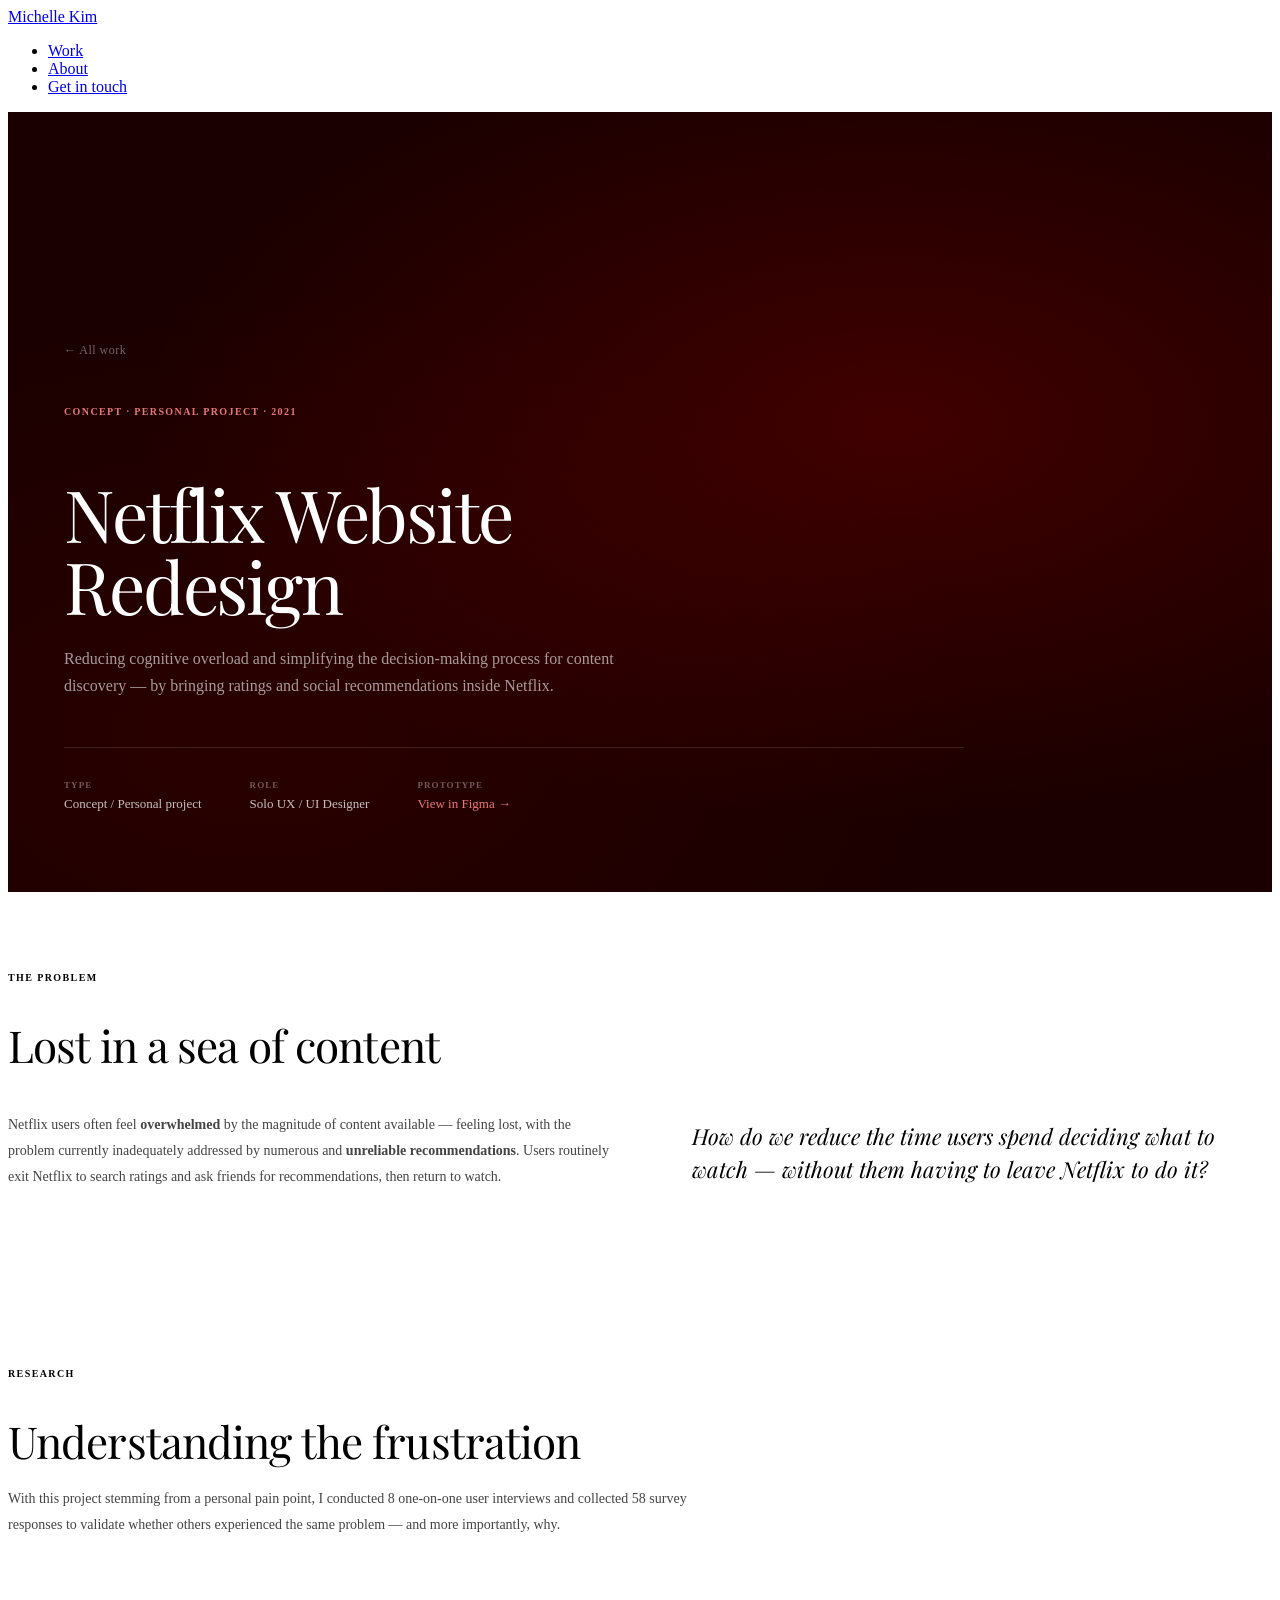
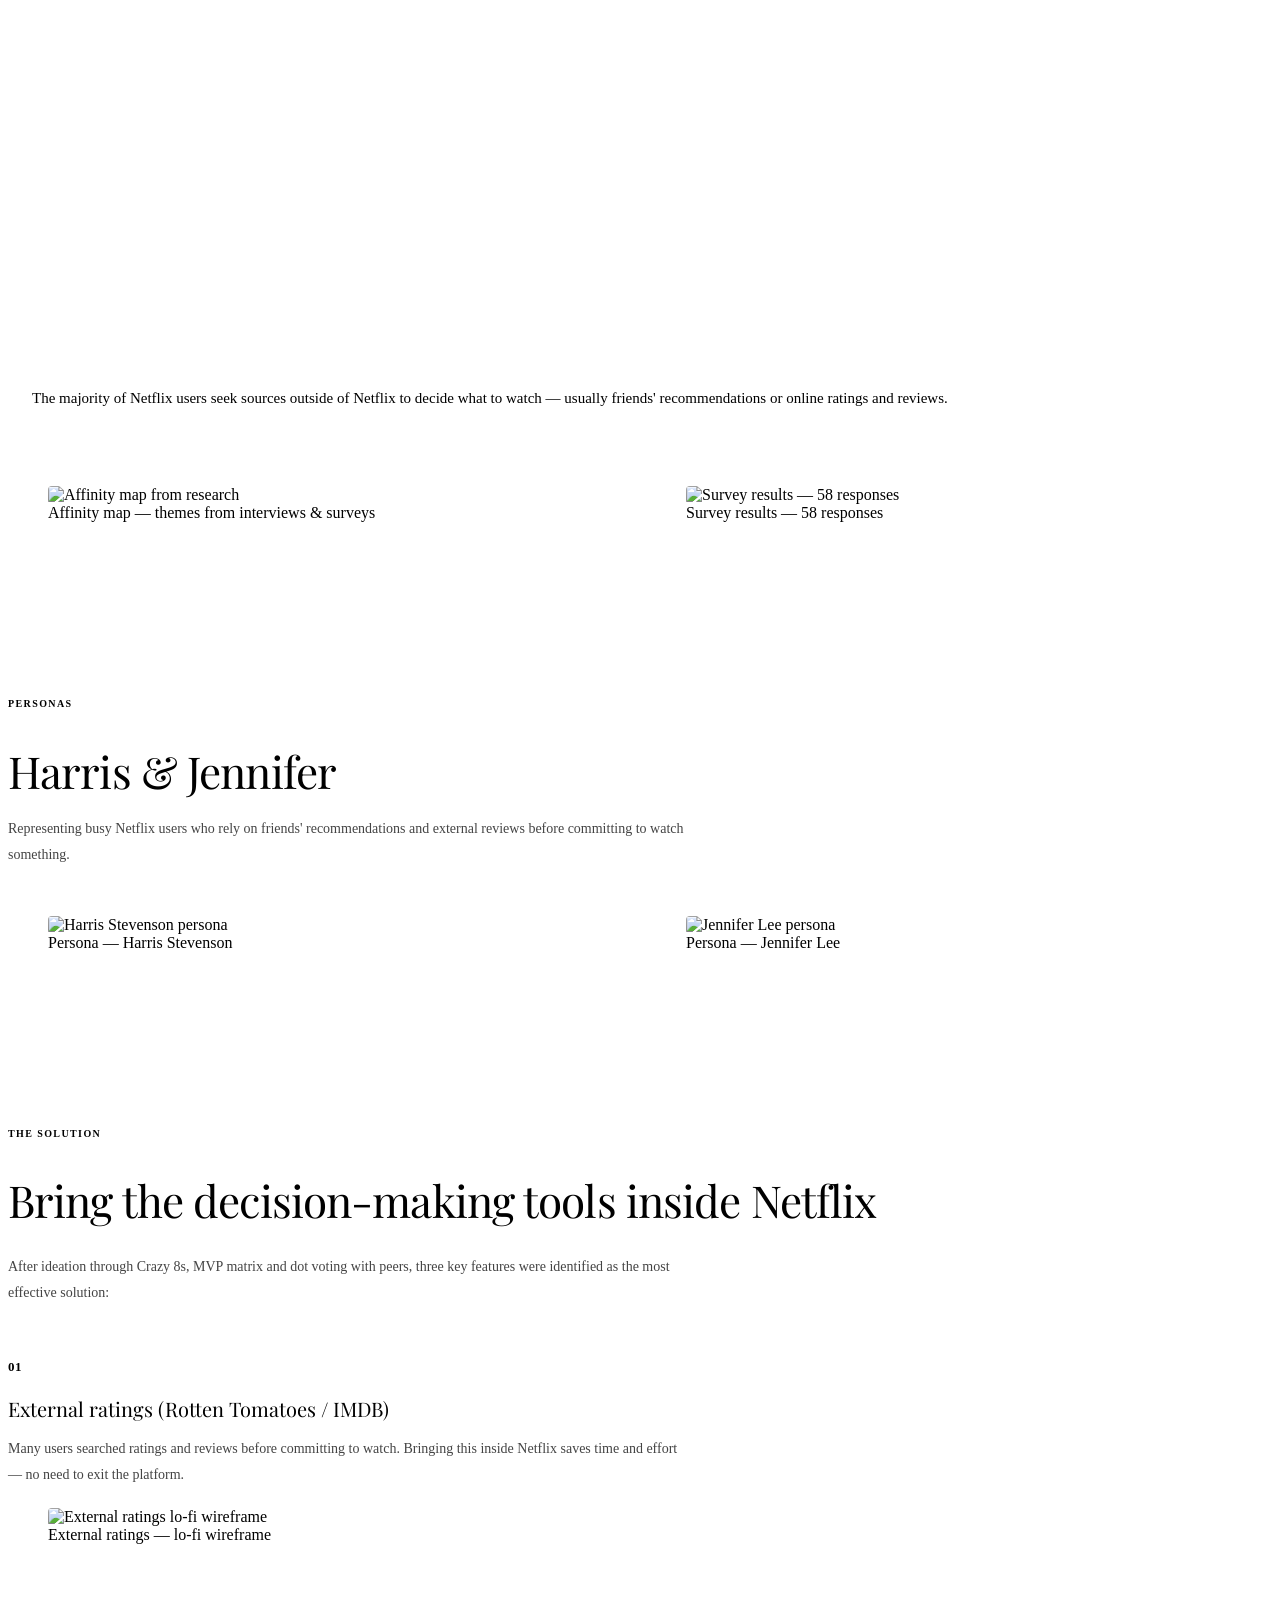
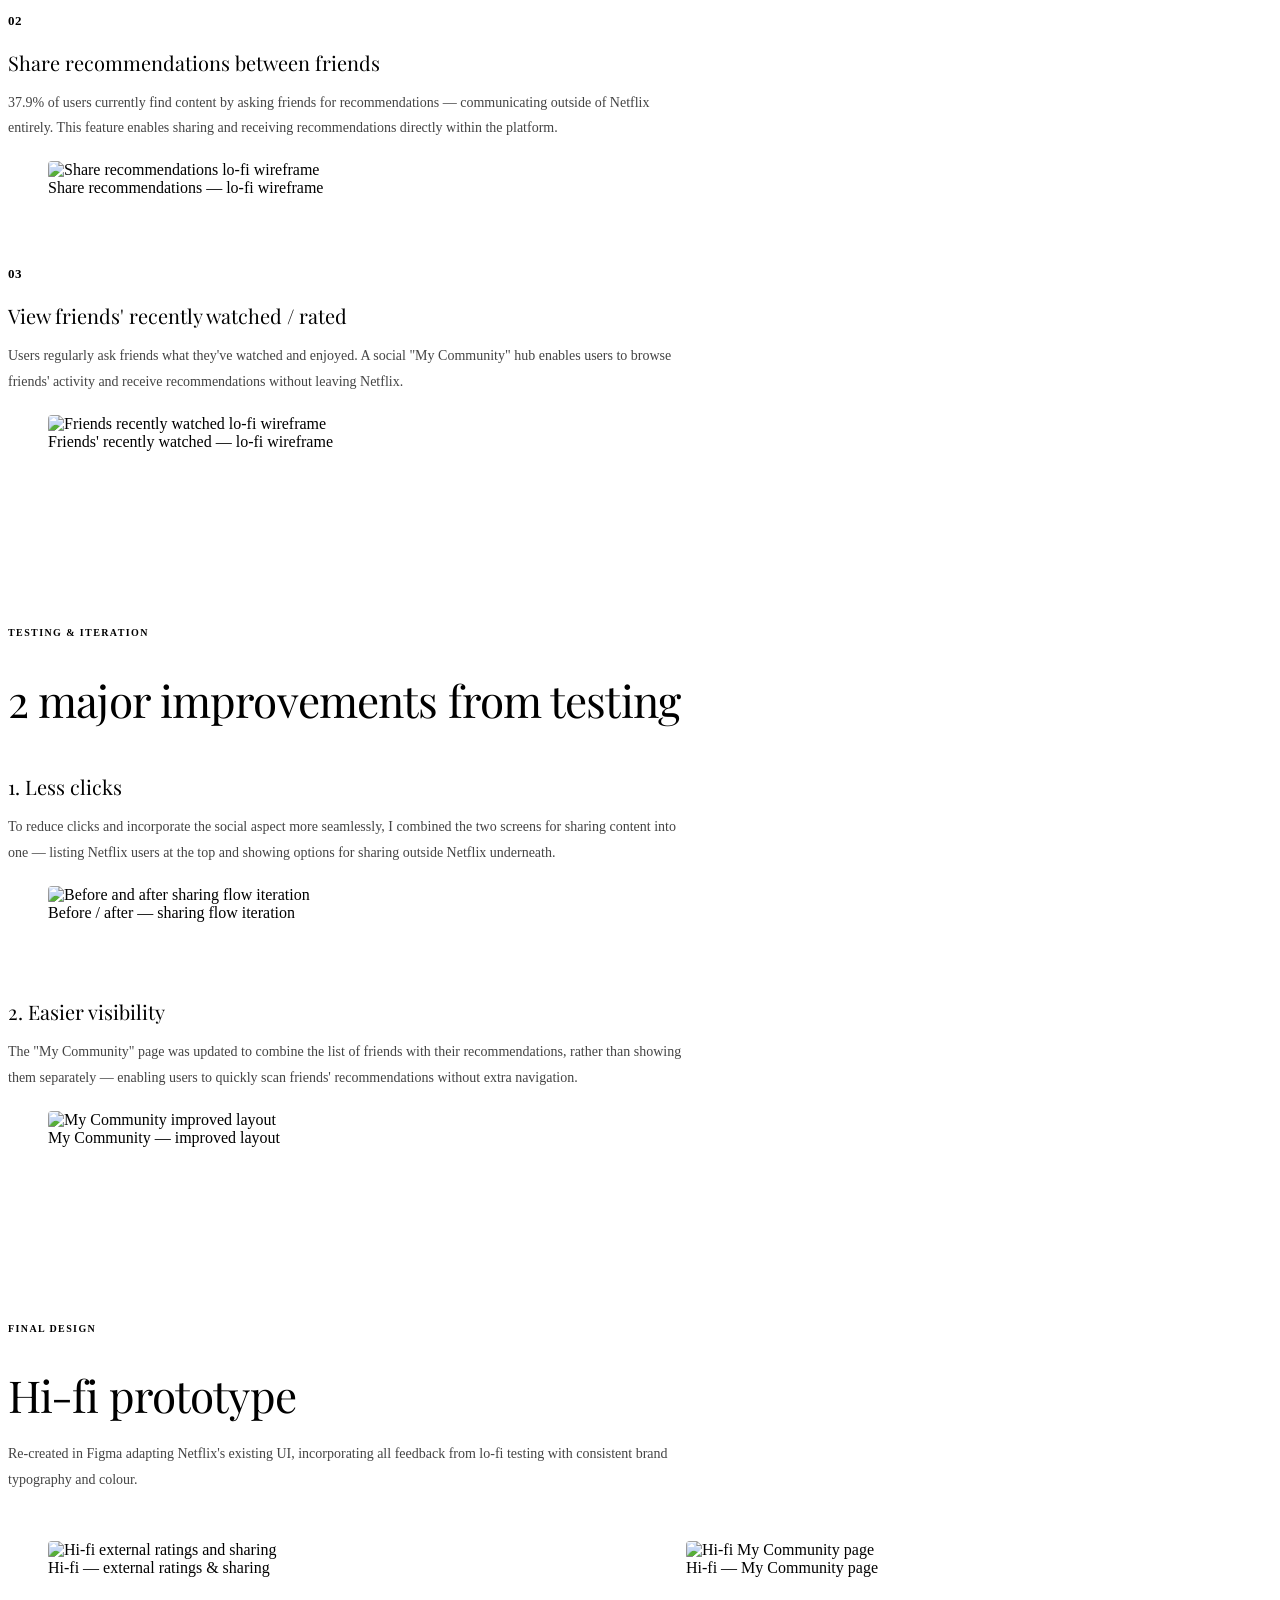
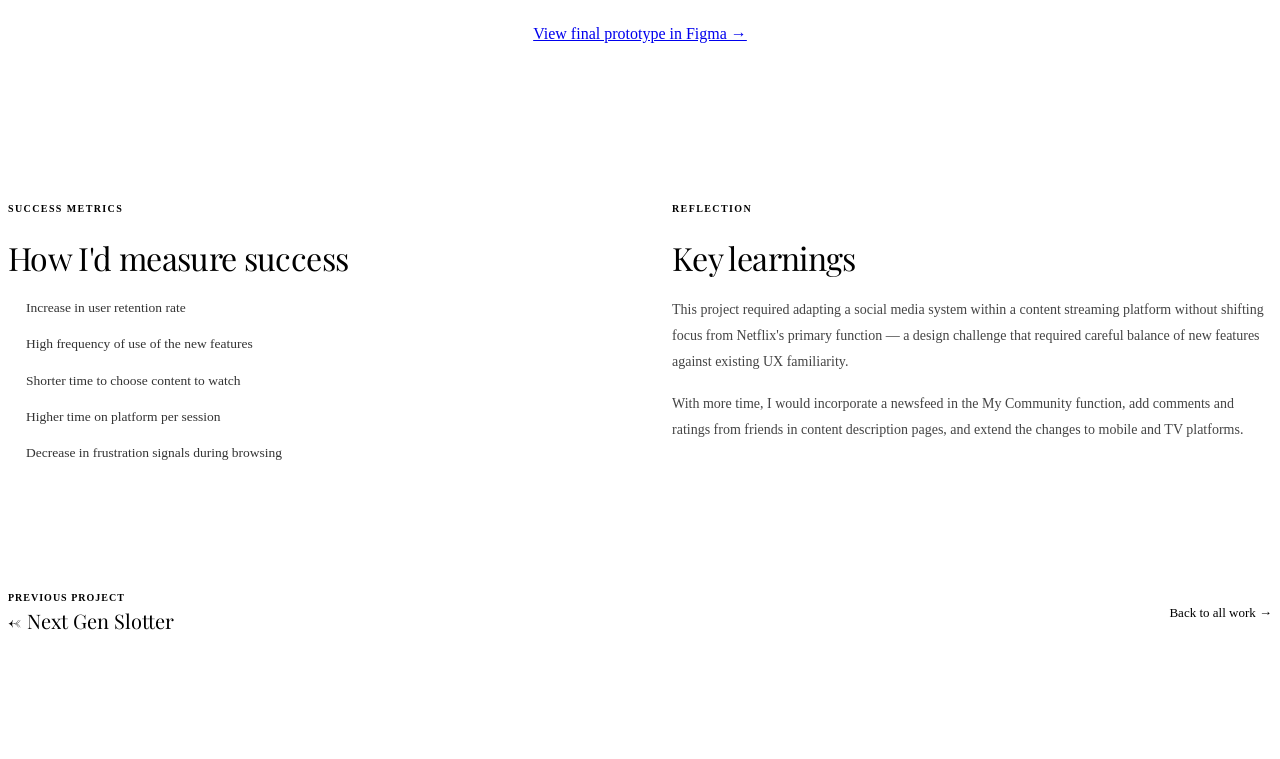
==== netflix.html @ acc323ec "Add files via upload" ====
<!DOCTYPE html>
<html lang="en-AU">
<head>
<meta charset="UTF-8">
<meta name="viewport" content="width=device-width, initial-scale=1.0">
<title>Netflix Website Redesign — Michelle Kim</title>
<meta name="description" content="Reducing cognitive overload and simplifying the decision-making process for content discovery on Netflix.">
<link href="https://fonts.googleapis.com/css2?family=Playfair+Display:ital,wght@0,400;0,500;1,400&family=Outfit:wght@300;400;500;600&display=swap" rel="stylesheet">
<link rel="stylesheet" href="css/style.css">
<style>

.case-hero {
  padding-top: 60px;
  min-height: 80vh;
  background: #1a0000;
  position: relative;
  display: flex;
  flex-direction: column;
  justify-content: flex-end;
  overflow: hidden;
}

.case-hero-bg {
  position: absolute;
  inset: 0;
  background: radial-gradient(ellipse at 70% 40%, rgba(180,0,0,0.25) 0%, transparent 60%),
              radial-gradient(ellipse at 20% 80%, rgba(180,0,0,0.1) 0%, transparent 50%);
}

.case-hero-content {
  position: relative;
  z-index: 2;
  padding: 80px 56px;
  max-width: 900px;
}

.case-hero-back {
  display: inline-flex;
  align-items: center;
  gap: 8px;
  font-size: 12px;
  font-weight: 500;
  color: rgba(255,255,255,0.4);
  text-decoration: none;
  letter-spacing: 0.04em;
  margin-bottom: 48px;
  transition: color 0.2s;
}
.case-hero-back:hover { color: rgba(255,255,255,0.8); }

.case-hero-eyebrow {
  font-size: 10px;
  font-weight: 600;
  letter-spacing: 0.14em;
  text-transform: uppercase;
  color: #e87777;
  margin-bottom: 20px;
}

.case-hero-title {
  font-family: 'Playfair Display', serif;
  font-size: clamp(40px, 6vw, 72px);
  font-weight: 400;
  color: #fff;
  line-height: 1.0;
  letter-spacing: -0.03em;
  margin-bottom: 24px;
}

.case-hero-tagline {
  font-size: 16px;
  font-weight: 300;
  color: rgba(255,255,255,0.6);
  line-height: 1.7;
  max-width: 580px;
  margin-bottom: 48px;
}

.case-hero-meta {
  display: flex;
  gap: 48px;
  flex-wrap: wrap;
  padding-top: 32px;
  border-top: 1px solid rgba(255,255,255,0.12);
}

.case-meta-label {
  font-size: 9px;
  font-weight: 600;
  letter-spacing: 0.12em;
  text-transform: uppercase;
  color: rgba(255,255,255,0.35);
  display: block;
  margin-bottom: 4px;
}
.case-meta-value { font-size: 13px; color: rgba(255,255,255,0.75); }
.case-meta-value a { color: #e87777; text-decoration: none; }

/* ── Shared styles ── */
.case-section { padding: 80px 0; border-bottom: 1px solid var(--rule); }
.case-section:last-of-type { border-bottom: none; }
.case-section-alt { background: var(--card); }

.eyebrow {
  font-size: 10px;
  font-weight: 600;
  letter-spacing: 0.14em;
  text-transform: uppercase;
  color: var(--green);
}

.case-heading {
  font-family: 'Playfair Display', serif;
  font-size: clamp(28px, 3.5vw, 44px);
  font-weight: 400;
  letter-spacing: -0.02em;
  color: var(--black);
  line-height: 1.15;
}

.case-body {
  font-size: 14px;
  font-weight: 300;
  color: #444;
  line-height: 1.85;
}
.case-body strong { font-weight: 600; color: var(--black); }
.case-body + .case-body { margin-top: 16px; }

.grid-2 { display: grid; grid-template-columns: 1fr 1fr; gap: 48px; }
.grid-img-2 { display: grid; grid-template-columns: 1fr 1fr; gap: 12px; }
.grid-img-3 { display: grid; grid-template-columns: repeat(3,1fr); gap: 12px; }

.img-placeholder {
  background: var(--card);
  border: 1px solid var(--rule);
  border-radius: 4px;
  display: flex;
  flex-direction: column;
  align-items: center;
  justify-content: center;
  gap: 8px;
  padding: 28px;
  text-align: center;
}
.img-placeholder.tall   { min-height: 260px; }
.img-placeholder.medium { min-height: 180px; }
.img-placeholder-label  { font-size: 10px; font-weight: 600; letter-spacing: 0.07em; text-transform: uppercase; color: #bbb; }
.img-placeholder-desc   { font-size: 11px; color: #ccc; }

.img-real { width: 100%; border-radius: 4px; border: 1px solid var(--rule); display: block; }

.insight-card {
  background: var(--green-light);
  border-left: 3px solid var(--green);
  padding: 20px 24px;
  border-radius: 0 3px 3px 0;
  font-size: 15px;
  font-weight: 500;
  color: var(--black);
  line-height: 1.6;
}

.user-quote {
  background: var(--black);
  border-radius: 4px;
  padding: 28px 32px;
  margin-bottom: 12px;
}
.user-quote-text {
  font-family: 'Playfair Display', serif;
  font-size: 20px;
  font-style: italic;
  font-weight: 400;
  color: #fff;
  line-height: 1.5;
  margin-bottom: 0;
}

.outcomes-list { display: flex; flex-direction: column; gap: 14px; }
.outcome-item {
  font-size: 13.5px;
  color: #333;
  line-height: 1.65;
  padding-left: 18px;
  position: relative;
}
.outcome-item::before {
  content: '';
  position: absolute;
  left: 0; top: 8px;
  width: 5px; height: 5px;
  border-radius: 50%;
  background: var(--green);
}
.outcome-item strong { font-weight: 600; color: var(--black); }

/* ── Case footer ── */
.case-footer-nav {
  background: var(--card);
  padding: 48px 0;
  border-top: 1px solid var(--rule);
}
.case-footer-inner {
  display: flex;
  align-items: center;
  justify-content: space-between;
}
.case-footer-back {
  display: inline-flex;
  align-items: center;
  gap: 8px;
  font-size: 13px;
  font-weight: 500;
  color: var(--mid);
  text-decoration: none;
  transition: color 0.2s;
}
.case-footer-back:hover { color: var(--black); }
.case-footer-prev { text-align: left; }
.case-footer-prev-label {
  font-size: 10px;
  font-weight: 600;
  letter-spacing: 0.1em;
  text-transform: uppercase;
  color: var(--mid);
  display: block;
  margin-bottom: 4px;
}
.case-footer-prev-title {
  font-family: 'Playfair Display', serif;
  font-size: 20px;
  font-weight: 400;
  color: var(--black);
  text-decoration: none;
  display: inline-flex;
  align-items: center;
  gap: 8px;
  transition: color 0.2s;
}
.case-footer-prev-title:hover { color: var(--green); }

.fade-up {
  opacity: 0;
  transform: translateY(24px);
  transition: opacity 0.65s ease, transform 0.65s ease;
}
.fade-up.visible { opacity: 1; transform: translateY(0); }

@media (max-width: 900px) {
  .case-hero-content { padding: 60px 24px; }
  .grid-2, .grid-img-2, .grid-img-3 { grid-template-columns: 1fr; }
  .case-footer-inner { flex-direction: column; gap: 24px; }
}
</style>
</head>
<body>

<nav>
  <a href="index.html" class="nav-brand">Michelle Kim</a>
  <ul class="nav-links">
    <li><a href="index.html#work">Work</a></li>
    <li><a href="index.html#about">About</a></li>
    <li><a href="index.html#contact" class="nav-cta">Get in touch</a></li>
  </ul>
</nav>

<!-- Hero -->
<section class="case-hero" style="border-bottom:none;">
  <div class="case-hero-bg"></div>
  <div class="case-hero-content">
    <a href="index.html" class="case-hero-back">← All work</a>
    <div class="case-hero-eyebrow">Concept · Personal Project · 2021</div>
    <h1 class="case-hero-title">Netflix Website<br>Redesign</h1>
    <p class="case-hero-tagline">Reducing cognitive overload and simplifying the decision-making process for content discovery — by bringing ratings and social recommendations inside Netflix.</p>
    <div class="case-hero-meta">
      <div>
        <span class="case-meta-label">Type</span>
        <span class="case-meta-value">Concept / Personal project</span>
      </div>
      <div>
        <span class="case-meta-label">Role</span>
        <span class="case-meta-value">Solo UX / UI Designer</span>
      </div>
      <div>
        <span class="case-meta-label">Prototype</span>
        <span class="case-meta-value"><a href="https://www.figma.com/proto/3nzLYbPvzOsBdkLQpcrIy0/Netflix-project-final-product?node-id=1%3A104&page-id=0%3A1&scaling=scale-down-width" target="_blank">View in Figma →</a></span>
      </div>
    </div>
  </div>
</section>

<!-- Problem -->
<section class="case-section case-section-alt">
  <div class="container">
    <div class="eyebrow" style="margin-bottom:16px;">The problem</div>
    <h2 class="case-heading" style="margin-bottom:28px; max-width:700px;">Lost in a sea of content</h2>
    <div class="grid-2" style="gap:48px; align-items:start;">
      <p class="case-body">Netflix users often feel <strong>overwhelmed</strong> by the magnitude of content available — feeling lost, with the problem currently inadequately addressed by numerous and <strong>unreliable recommendations</strong>. Users routinely exit Netflix to search ratings and ask friends for recommendations, then return to watch.</p>
      <div style="border-left:3px solid var(--green); padding-left:28px;">
        <p style="font-family:'Playfair Display',serif; font-size:clamp(17px,2vw,22px); font-style:italic; font-weight:400; color:var(--black); line-height:1.5;">How do we reduce the time users spend deciding what to watch — without them having to leave Netflix to do it?</p>
      </div>
    </div>
  </div>
</section>

<!-- Research -->
<section class="case-section">
  <div class="container">
    <div class="eyebrow" style="margin-bottom:16px;">Research</div>
    <h2 class="case-heading" style="margin-bottom:20px;">Understanding the frustration</h2>
    <p class="case-body" style="max-width:700px; margin-bottom:40px;">With this project stemming from a personal pain point, I conducted 8 one-on-one user interviews and collected 58 survey responses to validate whether others experienced the same problem — and more importantly, why.</p>

    <div style="display:flex; flex-direction:column; gap:12px; margin-bottom:40px;">
      <div class="user-quote"><div class="user-quote-text">"Netflix recommendations are hopeless."</div></div>
      <div class="user-quote"><div class="user-quote-text">"It's too overwhelming — there are too many selections and I end up wasting time endlessly browsing and not watching anything."</div></div>
      <div class="user-quote"><div class="user-quote-text">"Most of the time, I decide what to watch through work colleagues' / friends' recommendations and then go online to look at reviews before making a decision."</div></div>
    </div>

    <div class="insight-card" style="margin-bottom:40px;">The majority of Netflix users seek sources outside of Netflix to decide what to watch — usually friends' recommendations or online ratings and reviews.</div>

    <div class="grid-img-2">
      <figure><img src="assets/images/nf-affinity-map.png" alt="Affinity map from research" class="img-real"><figcaption class="img-caption">Affinity map — themes from interviews &amp; surveys</figcaption></figure>
      <figure><img src="assets/images/nf-survey-results.png" alt="Survey results — 58 responses" class="img-real"><figcaption class="img-caption">Survey results — 58 responses</figcaption></figure>
    </div>
  </div>
</section>

<!-- Personas -->
<section class="case-section case-section-alt">
  <div class="container">
    <div class="eyebrow" style="margin-bottom:16px;">Personas</div>
    <h2 class="case-heading" style="margin-bottom:20px;">Harris &amp; Jennifer</h2>
    <p class="case-body" style="max-width:700px; margin-bottom:32px;">Representing busy Netflix users who rely on friends' recommendations and external reviews before committing to watch something.</p>
    <div class="grid-img-2">
      <figure><img src="assets/images/nf-persona-harris.png" alt="Harris Stevenson persona" class="img-real"><figcaption class="img-caption">Persona — Harris Stevenson</figcaption></figure>
      <figure><img src="assets/images/nf-persona-jennifer.png" alt="Jennifer Lee persona" class="img-real"><figcaption class="img-caption">Persona — Jennifer Lee</figcaption></figure>
    </div>
  </div>
</section>

<!-- Solution -->
<section class="case-section">
  <div class="container">
    <div class="eyebrow" style="margin-bottom:16px;">The solution</div>
    <h2 class="case-heading" style="margin-bottom:28px;">Bring the decision-making tools inside Netflix</h2>
    <p class="case-body" style="max-width:700px; margin-bottom:40px;">After ideation through Crazy 8s, MVP matrix and dot voting with peers, three key features were identified as the most effective solution:</p>

    <div style="display:flex; flex-direction:column; gap:40px;">
      <div>
        <p style="font-size:13px; font-weight:600; color:var(--green); letter-spacing:0.04em; margin-bottom:8px;">01</p>
        <h3 style="font-family:'Playfair Display',serif; font-size:20px; font-weight:400; color:var(--black); margin-bottom:12px;">External ratings (Rotten Tomatoes / IMDB)</h3>
        <p class="case-body" style="max-width:680px; margin-bottom:20px;">Many users searched ratings and reviews before committing to watch. Bringing this inside Netflix saves time and effort — no need to exit the platform.</p>
        <figure><img src="assets/images/nf-lofi-ratings.png" alt="External ratings lo-fi wireframe" class="img-real"><figcaption class="img-caption">External ratings — lo-fi wireframe</figcaption></figure>
      </div>

      <div>
        <p style="font-size:13px; font-weight:600; color:var(--green); letter-spacing:0.04em; margin-bottom:8px;">02</p>
        <h3 style="font-family:'Playfair Display',serif; font-size:20px; font-weight:400; color:var(--black); margin-bottom:12px;">Share recommendations between friends</h3>
        <p class="case-body" style="max-width:680px; margin-bottom:20px;">37.9% of users currently find content by asking friends for recommendations — communicating outside of Netflix entirely. This feature enables sharing and receiving recommendations directly within the platform.</p>
        <figure><img src="assets/images/nf-lofi-share.png" alt="Share recommendations lo-fi wireframe" class="img-real"><figcaption class="img-caption">Share recommendations — lo-fi wireframe</figcaption></figure>
      </div>

      <div>
        <p style="font-size:13px; font-weight:600; color:var(--green); letter-spacing:0.04em; margin-bottom:8px;">03</p>
        <h3 style="font-family:'Playfair Display',serif; font-size:20px; font-weight:400; color:var(--black); margin-bottom:12px;">View friends' recently watched / rated</h3>
        <p class="case-body" style="max-width:680px; margin-bottom:20px;">Users regularly ask friends what they've watched and enjoyed. A social "My Community" hub enables users to browse friends' activity and receive recommendations without leaving Netflix.</p>
        <figure><img src="assets/images/nf-lofi-recently-watched.png" alt="Friends recently watched lo-fi wireframe" class="img-real"><figcaption class="img-caption">Friends' recently watched — lo-fi wireframe</figcaption></figure>
      </div>
    </div>
  </div>
</section>

<!-- Design iteration -->
<section class="case-section case-section-alt">
  <div class="container">
    <div class="eyebrow" style="margin-bottom:16px;">Testing &amp; iteration</div>
    <h2 class="case-heading" style="margin-bottom:28px;">2 major improvements from testing</h2>

    <div style="display:flex; flex-direction:column; gap:40px;">
      <div>
        <h3 style="font-family:'Playfair Display',serif; font-size:20px; font-weight:400; color:var(--black); margin-bottom:12px;">1. Less clicks</h3>
        <p class="case-body" style="max-width:680px; margin-bottom:20px;">To reduce clicks and incorporate the social aspect more seamlessly, I combined the two screens for sharing content into one — listing Netflix users at the top and showing options for sharing outside Netflix underneath.</p>
        <figure><img src="assets/images/nf-iteration-sharing.png" alt="Before and after sharing flow iteration" class="img-real"><figcaption class="img-caption">Before / after — sharing flow iteration</figcaption></figure>
      </div>

      <div>
        <h3 style="font-family:'Playfair Display',serif; font-size:20px; font-weight:400; color:var(--black); margin-bottom:12px;">2. Easier visibility</h3>
        <p class="case-body" style="max-width:680px; margin-bottom:20px;">The "My Community" page was updated to combine the list of friends with their recommendations, rather than showing them separately — enabling users to quickly scan friends' recommendations without extra navigation.</p>
        <figure><img src="assets/images/nf-iteration-community.png" alt="My Community improved layout" class="img-real"><figcaption class="img-caption">My Community — improved layout</figcaption></figure>
      </div>
    </div>
  </div>
</section>

<!-- Final design -->
<section class="case-section">
  <div class="container">
    <div class="eyebrow" style="margin-bottom:16px;">Final design</div>
    <h2 class="case-heading" style="margin-bottom:20px;">Hi-fi prototype</h2>
    <p class="case-body" style="max-width:700px; margin-bottom:32px;">Re-created in Figma adapting Netflix's existing UI, incorporating all feedback from lo-fi testing with consistent brand typography and colour.</p>
    <div class="grid-img-2" style="margin-bottom:16px;">
      <figure><img src="assets/images/nf-hifi-ratings-sharing.png" alt="Hi-fi external ratings and sharing" class="img-real"><figcaption class="img-caption">Hi-fi — external ratings &amp; sharing</figcaption></figure>
      <figure><img src="assets/images/nf-hifi-community.png" alt="Hi-fi My Community page" class="img-real"><figcaption class="img-caption">Hi-fi — My Community page</figcaption></figure>
    </div>
    <div style="text-align:center; margin-top:32px;">
      <a href="https://www.figma.com/proto/3nzLYbPvzOsBdkLQpcrIy0/Netflix-project-final-product?node-id=1%3A104&page-id=0%3A1&scaling=scale-down-width" target="_blank" class="btn btn-dark">View final prototype in Figma →</a>
    </div>
  </div>
</section>

<!-- Metrics & Learnings -->
<section class="case-section case-section-alt">
  <div class="container">
    <div class="grid-2" style="gap:64px; align-items:start;">
      <div>
        <div class="eyebrow" style="margin-bottom:16px;">Success metrics</div>
        <h2 class="case-heading" style="margin-bottom:20px; font-size:clamp(22px,2.5vw,32px);">How I'd measure success</h2>
        <div class="outcomes-list">
          <div class="outcome-item">Increase in user retention rate</div>
          <div class="outcome-item">High frequency of use of the new features</div>
          <div class="outcome-item">Shorter time to choose content to watch</div>
          <div class="outcome-item">Higher time on platform per session</div>
          <div class="outcome-item">Decrease in frustration signals during browsing</div>
        </div>
      </div>
      <div>
        <div class="eyebrow" style="margin-bottom:16px;">Reflection</div>
        <h2 class="case-heading" style="margin-bottom:20px; font-size:clamp(22px,2.5vw,32px);">Key learnings</h2>
        <p class="case-body" style="margin-bottom:16px;">This project required adapting a social media system within a content streaming platform without shifting focus from Netflix's primary function — a design challenge that required careful balance of new features against existing UX familiarity.</p>
        <p class="case-body">With more time, I would incorporate a newsfeed in the My Community function, add comments and ratings from friends in content description pages, and extend the changes to mobile and TV platforms.</p>
      </div>
    </div>
  </div>
</section>

<!-- Case footer -->
<div class="case-footer-nav">
  <div class="container">
    <div class="case-footer-inner">
      <div class="case-footer-prev">
        <span class="case-footer-prev-label">Previous project</span>
        <a href="next-gen-slotter.html" class="case-footer-prev-title">← Next Gen Slotter</a>
      </div>
      <a href="index.html" class="case-footer-back">Back to all work →</a>
    </div>
  </div>
</div>

<footer style="background:var(--black); padding:24px 56px; display:flex; align-items:center; justify-content:space-between; border-top:1px solid rgba(255,255,255,0.08);">
  <a href="index.html" style="font-family:'Playfair Display',serif; font-size:15px; color:rgba(255,255,255,0.3); text-decoration:none;">Michelle Kim</a>
  <span style="font-size:11px; color:rgba(255,255,255,0.2); letter-spacing:0.04em;">© 2025 · Sydney, AU</span>
</footer>

<script>
  const observer = new IntersectionObserver((entries) => {
    entries.forEach(e => { if (e.isIntersecting) e.target.classList.add('visible'); });
  }, { threshold: 0.08 });
  document.querySelectorAll('.fade-up').forEach(el => observer.observe(el));
</script>
</body>
</html>
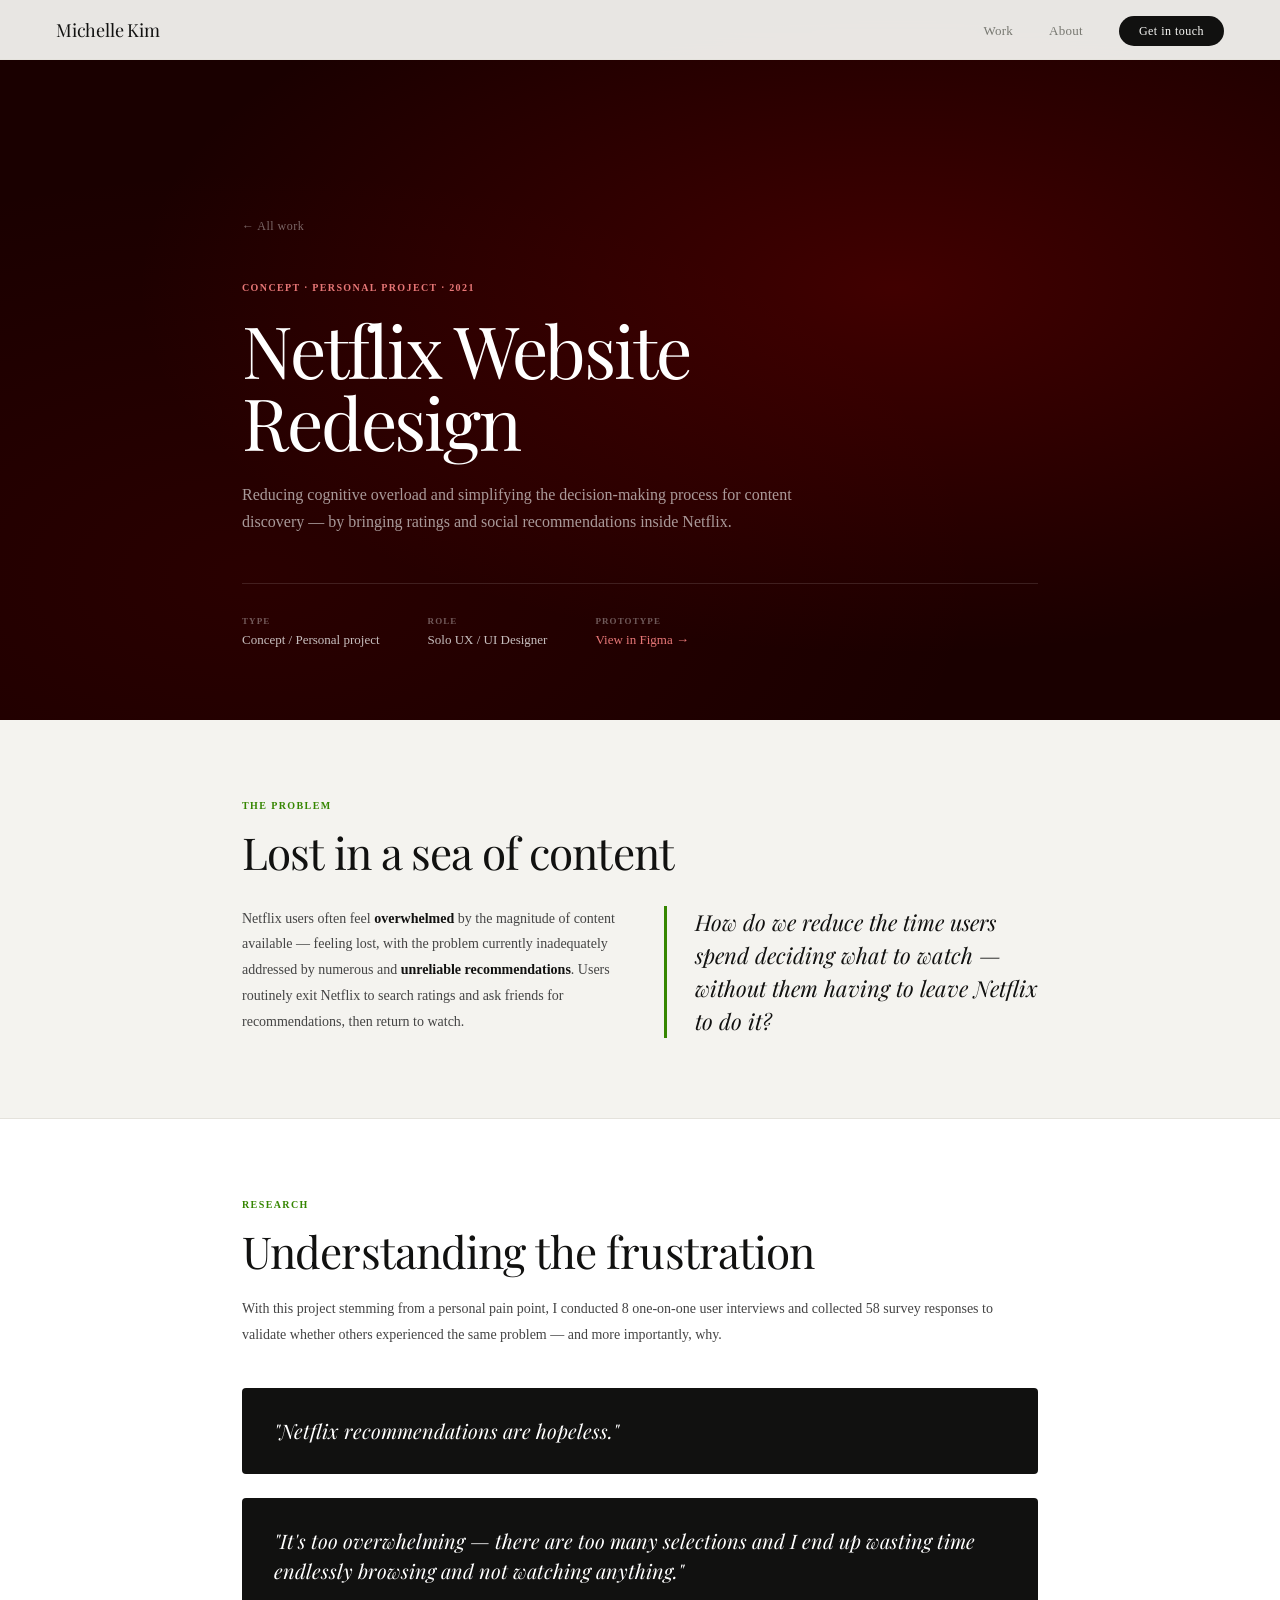
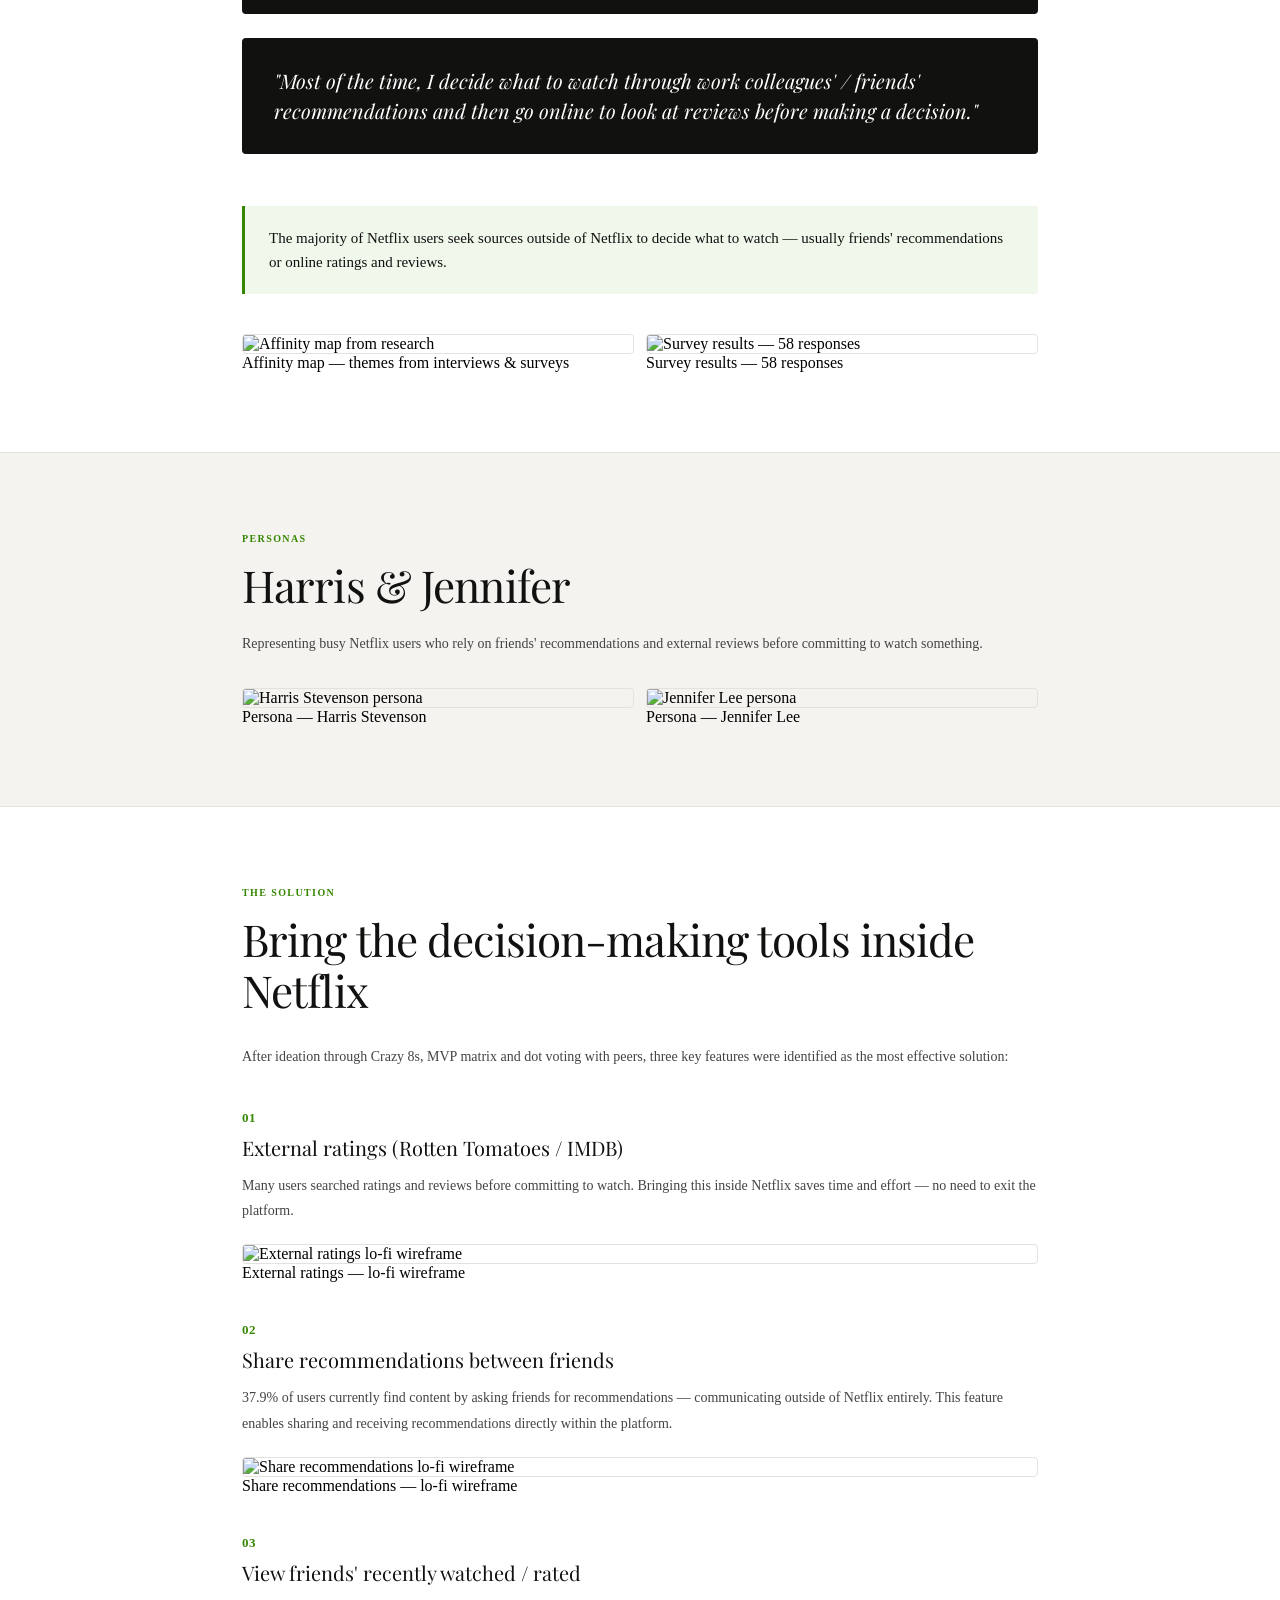
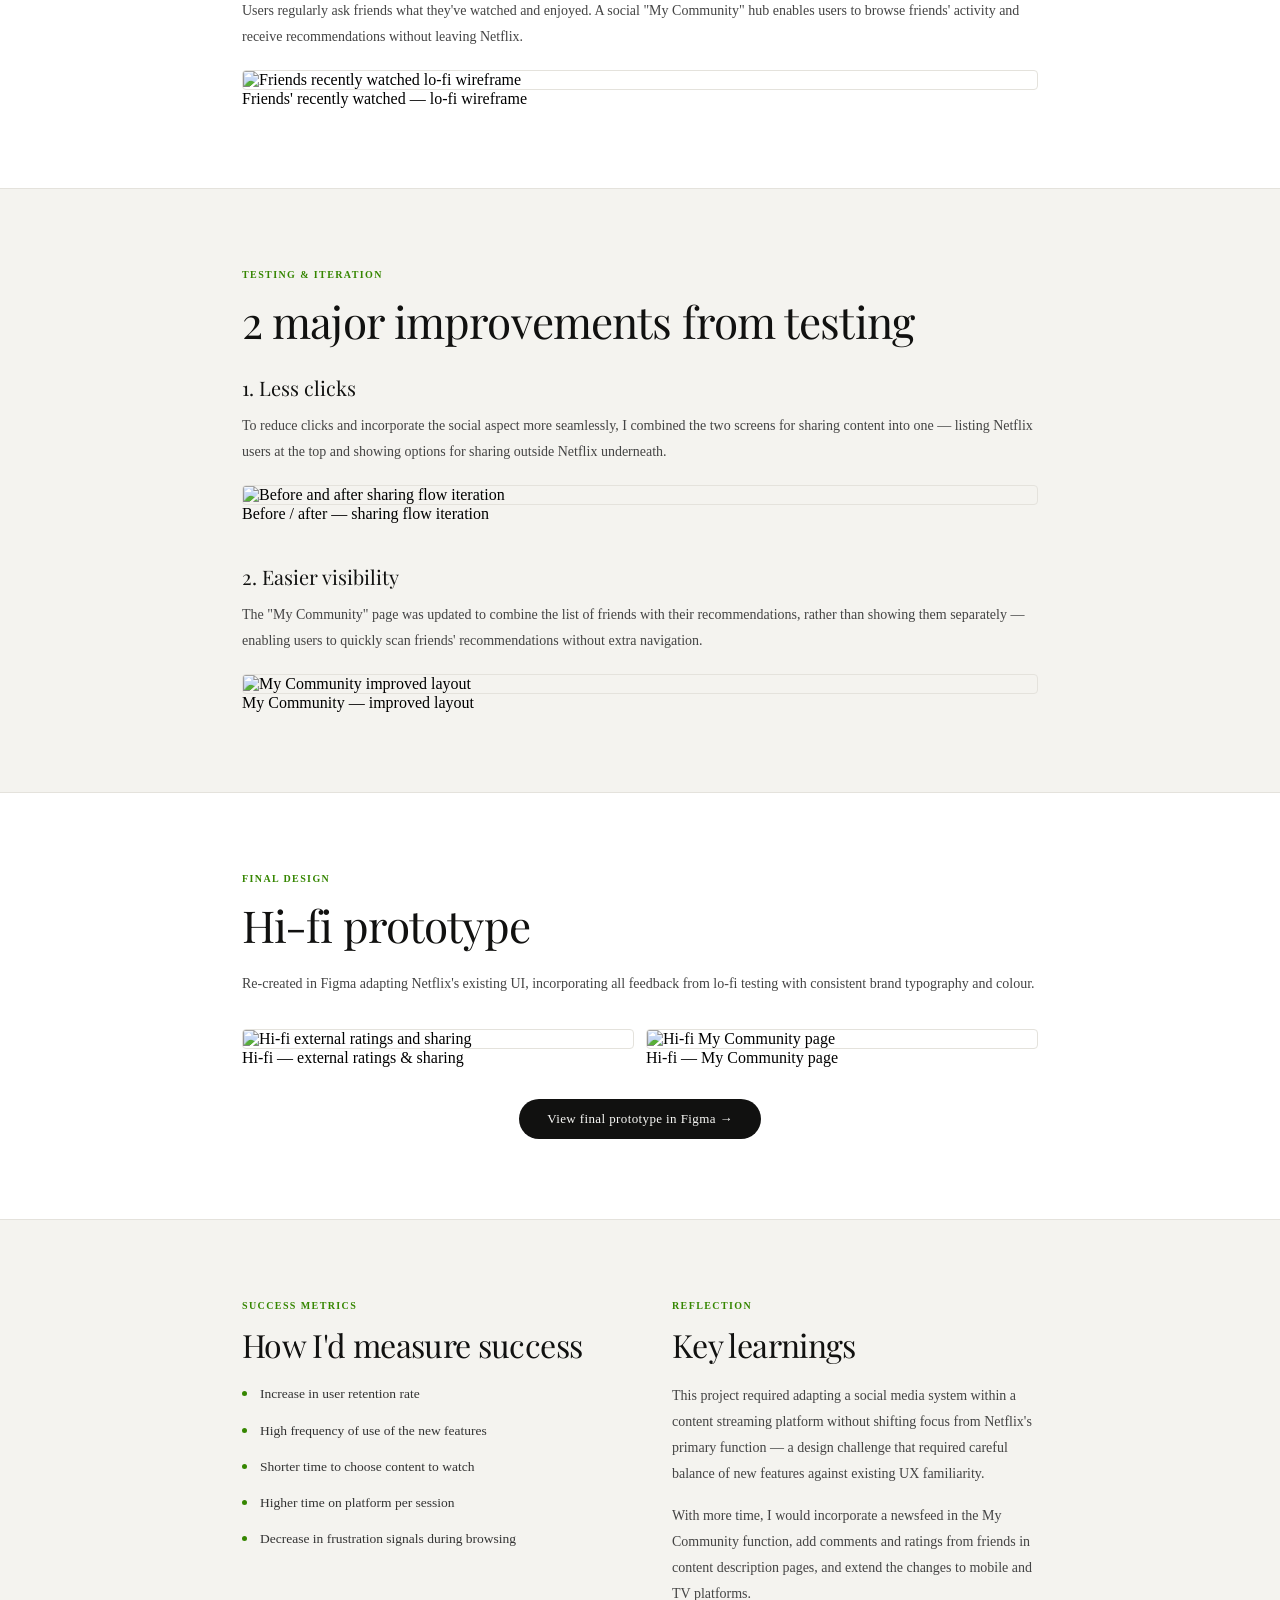
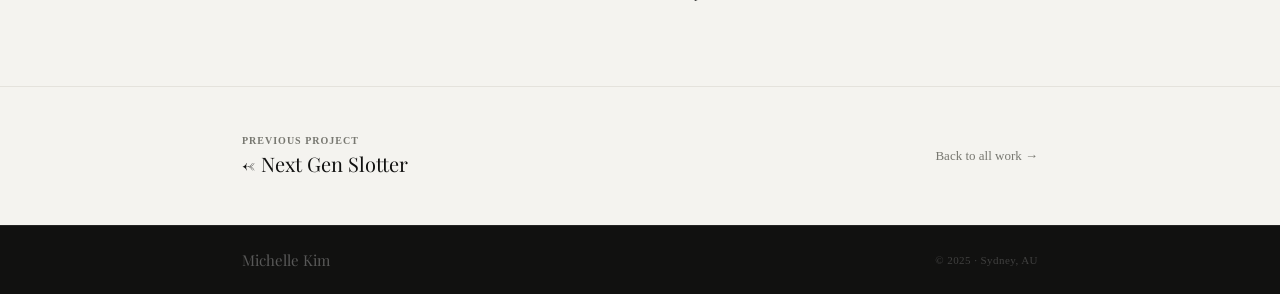
==== commit b19b53c0: "Add files via upload" ====
--- a/netflix.html
+++ b/netflix.html
@@ -9,6 +9,20 @@
 <link rel="stylesheet" href="css/style.css">
 <style>
 
+/* ── CONTENT WIDTH: all page content constrained to this ── */
+.content-wrap,
+.case-hero-content {
+  max-width: 860px;
+  margin-left: auto;
+  margin-right: auto;
+  padding-left: 32px;
+  padding-right: 32px;
+  width: 100%;
+  box-sizing: border-box;
+}
+
+
+
 .case-hero {
   padding-top: 60px;
   min-height: 80vh;
@@ -30,8 +44,8 @@
 .case-hero-content {
   position: relative;
   z-index: 2;
-  padding: 80px 56px;
-  max-width: 900px;
+  padding-top: 72px;
+  padding-bottom: 72px;
 }
 
 .case-hero-back {
@@ -149,6 +163,7 @@
 .img-placeholder-desc   { font-size: 11px; color: #ccc; }
 
 .img-real { width: 100%; border-radius: 4px; border: 1px solid var(--rule); display: block; }
+figure { margin: 0; padding: 0; }
 
 .insight-card {
   background: var(--green-light);
@@ -249,7 +264,7 @@
 
 @media (max-width: 900px) {
   .case-hero-content { padding: 60px 24px; }
-  .grid-2, .grid-img-2, .grid-img-3 { grid-template-columns: 1fr; }
+    .grid-2, .grid-img-2, .grid-img-3 { grid-template-columns: 1fr; }
   .case-footer-inner { flex-direction: column; gap: 24px; }
 }
 </style>
@@ -292,9 +307,9 @@
 
 <!-- Problem -->
 <section class="case-section case-section-alt">
-  <div class="container">
+  <div class="content-wrap">
     <div class="eyebrow" style="margin-bottom:16px;">The problem</div>
-    <h2 class="case-heading" style="margin-bottom:28px; max-width:700px;">Lost in a sea of content</h2>
+    <h2 class="case-heading" style="margin-bottom:28px;">Lost in a sea of content</h2>
     <div class="grid-2" style="gap:48px; align-items:start;">
       <p class="case-body">Netflix users often feel <strong>overwhelmed</strong> by the magnitude of content available — feeling lost, with the problem currently inadequately addressed by numerous and <strong>unreliable recommendations</strong>. Users routinely exit Netflix to search ratings and ask friends for recommendations, then return to watch.</p>
       <div style="border-left:3px solid var(--green); padding-left:28px;">
@@ -306,10 +321,10 @@
 
 <!-- Research -->
 <section class="case-section">
-  <div class="container">
+  <div class="content-wrap">
     <div class="eyebrow" style="margin-bottom:16px;">Research</div>
     <h2 class="case-heading" style="margin-bottom:20px;">Understanding the frustration</h2>
-    <p class="case-body" style="max-width:700px; margin-bottom:40px;">With this project stemming from a personal pain point, I conducted 8 one-on-one user interviews and collected 58 survey responses to validate whether others experienced the same problem — and more importantly, why.</p>
+    <p class="case-body" style="margin-bottom:40px;">With this project stemming from a personal pain point, I conducted 8 one-on-one user interviews and collected 58 survey responses to validate whether others experienced the same problem — and more importantly, why.</p>
 
     <div style="display:flex; flex-direction:column; gap:12px; margin-bottom:40px;">
       <div class="user-quote"><div class="user-quote-text">"Netflix recommendations are hopeless."</div></div>
@@ -328,10 +343,10 @@
 
 <!-- Personas -->
 <section class="case-section case-section-alt">
-  <div class="container">
+  <div class="content-wrap">
     <div class="eyebrow" style="margin-bottom:16px;">Personas</div>
     <h2 class="case-heading" style="margin-bottom:20px;">Harris &amp; Jennifer</h2>
-    <p class="case-body" style="max-width:700px; margin-bottom:32px;">Representing busy Netflix users who rely on friends' recommendations and external reviews before committing to watch something.</p>
+    <p class="case-body" style="margin-bottom:32px;">Representing busy Netflix users who rely on friends' recommendations and external reviews before committing to watch something.</p>
     <div class="grid-img-2">
       <figure><img src="assets/images/nf-persona-harris.png" alt="Harris Stevenson persona" class="img-real"><figcaption class="img-caption">Persona — Harris Stevenson</figcaption></figure>
       <figure><img src="assets/images/nf-persona-jennifer.png" alt="Jennifer Lee persona" class="img-real"><figcaption class="img-caption">Persona — Jennifer Lee</figcaption></figure>
@@ -341,30 +356,30 @@
 
 <!-- Solution -->
 <section class="case-section">
-  <div class="container">
+  <div class="content-wrap">
     <div class="eyebrow" style="margin-bottom:16px;">The solution</div>
     <h2 class="case-heading" style="margin-bottom:28px;">Bring the decision-making tools inside Netflix</h2>
-    <p class="case-body" style="max-width:700px; margin-bottom:40px;">After ideation through Crazy 8s, MVP matrix and dot voting with peers, three key features were identified as the most effective solution:</p>
+    <p class="case-body" style="margin-bottom:40px;">After ideation through Crazy 8s, MVP matrix and dot voting with peers, three key features were identified as the most effective solution:</p>
 
     <div style="display:flex; flex-direction:column; gap:40px;">
       <div>
         <p style="font-size:13px; font-weight:600; color:var(--green); letter-spacing:0.04em; margin-bottom:8px;">01</p>
         <h3 style="font-family:'Playfair Display',serif; font-size:20px; font-weight:400; color:var(--black); margin-bottom:12px;">External ratings (Rotten Tomatoes / IMDB)</h3>
-        <p class="case-body" style="max-width:680px; margin-bottom:20px;">Many users searched ratings and reviews before committing to watch. Bringing this inside Netflix saves time and effort — no need to exit the platform.</p>
+        <p class="case-body" style="margin-bottom:20px;">Many users searched ratings and reviews before committing to watch. Bringing this inside Netflix saves time and effort — no need to exit the platform.</p>
         <figure><img src="assets/images/nf-lofi-ratings.png" alt="External ratings lo-fi wireframe" class="img-real"><figcaption class="img-caption">External ratings — lo-fi wireframe</figcaption></figure>
       </div>
 
       <div>
         <p style="font-size:13px; font-weight:600; color:var(--green); letter-spacing:0.04em; margin-bottom:8px;">02</p>
         <h3 style="font-family:'Playfair Display',serif; font-size:20px; font-weight:400; color:var(--black); margin-bottom:12px;">Share recommendations between friends</h3>
-        <p class="case-body" style="max-width:680px; margin-bottom:20px;">37.9% of users currently find content by asking friends for recommendations — communicating outside of Netflix entirely. This feature enables sharing and receiving recommendations directly within the platform.</p>
+        <p class="case-body" style="margin-bottom:20px;">37.9% of users currently find content by asking friends for recommendations — communicating outside of Netflix entirely. This feature enables sharing and receiving recommendations directly within the platform.</p>
         <figure><img src="assets/images/nf-lofi-share.png" alt="Share recommendations lo-fi wireframe" class="img-real"><figcaption class="img-caption">Share recommendations — lo-fi wireframe</figcaption></figure>
       </div>
 
       <div>
         <p style="font-size:13px; font-weight:600; color:var(--green); letter-spacing:0.04em; margin-bottom:8px;">03</p>
         <h3 style="font-family:'Playfair Display',serif; font-size:20px; font-weight:400; color:var(--black); margin-bottom:12px;">View friends' recently watched / rated</h3>
-        <p class="case-body" style="max-width:680px; margin-bottom:20px;">Users regularly ask friends what they've watched and enjoyed. A social "My Community" hub enables users to browse friends' activity and receive recommendations without leaving Netflix.</p>
+        <p class="case-body" style="margin-bottom:20px;">Users regularly ask friends what they've watched and enjoyed. A social "My Community" hub enables users to browse friends' activity and receive recommendations without leaving Netflix.</p>
         <figure><img src="assets/images/nf-lofi-recently-watched.png" alt="Friends recently watched lo-fi wireframe" class="img-real"><figcaption class="img-caption">Friends' recently watched — lo-fi wireframe</figcaption></figure>
       </div>
     </div>
@@ -373,20 +388,20 @@
 
 <!-- Design iteration -->
 <section class="case-section case-section-alt">
-  <div class="container">
+  <div class="content-wrap">
     <div class="eyebrow" style="margin-bottom:16px;">Testing &amp; iteration</div>
     <h2 class="case-heading" style="margin-bottom:28px;">2 major improvements from testing</h2>
 
     <div style="display:flex; flex-direction:column; gap:40px;">
       <div>
         <h3 style="font-family:'Playfair Display',serif; font-size:20px; font-weight:400; color:var(--black); margin-bottom:12px;">1. Less clicks</h3>
-        <p class="case-body" style="max-width:680px; margin-bottom:20px;">To reduce clicks and incorporate the social aspect more seamlessly, I combined the two screens for sharing content into one — listing Netflix users at the top and showing options for sharing outside Netflix underneath.</p>
+        <p class="case-body" style="margin-bottom:20px;">To reduce clicks and incorporate the social aspect more seamlessly, I combined the two screens for sharing content into one — listing Netflix users at the top and showing options for sharing outside Netflix underneath.</p>
         <figure><img src="assets/images/nf-iteration-sharing.png" alt="Before and after sharing flow iteration" class="img-real"><figcaption class="img-caption">Before / after — sharing flow iteration</figcaption></figure>
       </div>
 
       <div>
         <h3 style="font-family:'Playfair Display',serif; font-size:20px; font-weight:400; color:var(--black); margin-bottom:12px;">2. Easier visibility</h3>
-        <p class="case-body" style="max-width:680px; margin-bottom:20px;">The "My Community" page was updated to combine the list of friends with their recommendations, rather than showing them separately — enabling users to quickly scan friends' recommendations without extra navigation.</p>
+        <p class="case-body" style="margin-bottom:20px;">The "My Community" page was updated to combine the list of friends with their recommendations, rather than showing them separately — enabling users to quickly scan friends' recommendations without extra navigation.</p>
         <figure><img src="assets/images/nf-iteration-community.png" alt="My Community improved layout" class="img-real"><figcaption class="img-caption">My Community — improved layout</figcaption></figure>
       </div>
     </div>
@@ -395,10 +410,10 @@
 
 <!-- Final design -->
 <section class="case-section">
-  <div class="container">
+  <div class="content-wrap">
     <div class="eyebrow" style="margin-bottom:16px;">Final design</div>
     <h2 class="case-heading" style="margin-bottom:20px;">Hi-fi prototype</h2>
-    <p class="case-body" style="max-width:700px; margin-bottom:32px;">Re-created in Figma adapting Netflix's existing UI, incorporating all feedback from lo-fi testing with consistent brand typography and colour.</p>
+    <p class="case-body" style="margin-bottom:32px;">Re-created in Figma adapting Netflix's existing UI, incorporating all feedback from lo-fi testing with consistent brand typography and colour.</p>
     <div class="grid-img-2" style="margin-bottom:16px;">
       <figure><img src="assets/images/nf-hifi-ratings-sharing.png" alt="Hi-fi external ratings and sharing" class="img-real"><figcaption class="img-caption">Hi-fi — external ratings &amp; sharing</figcaption></figure>
       <figure><img src="assets/images/nf-hifi-community.png" alt="Hi-fi My Community page" class="img-real"><figcaption class="img-caption">Hi-fi — My Community page</figcaption></figure>
@@ -411,7 +426,7 @@
 
 <!-- Metrics & Learnings -->
 <section class="case-section case-section-alt">
-  <div class="container">
+  <div class="content-wrap">
     <div class="grid-2" style="gap:64px; align-items:start;">
       <div>
         <div class="eyebrow" style="margin-bottom:16px;">Success metrics</div>
@@ -436,7 +451,7 @@
 
 <!-- Case footer -->
 <div class="case-footer-nav">
-  <div class="container">
+  <div class="content-wrap">
     <div class="case-footer-inner">
       <div class="case-footer-prev">
         <span class="case-footer-prev-label">Previous project</span>
@@ -447,9 +462,11 @@
   </div>
 </div>
 
-<footer style="background:var(--black); padding:24px 56px; display:flex; align-items:center; justify-content:space-between; border-top:1px solid rgba(255,255,255,0.08);">
+<footer style="background:var(--black); border-top:1px solid rgba(255,255,255,0.08);">
+<div style="max-width:860px; margin:0 auto; padding:24px 32px; display:flex; align-items:center; justify-content:space-between;">
   <a href="index.html" style="font-family:'Playfair Display',serif; font-size:15px; color:rgba(255,255,255,0.3); text-decoration:none;">Michelle Kim</a>
   <span style="font-size:11px; color:rgba(255,255,255,0.2); letter-spacing:0.04em;">© 2025 · Sydney, AU</span>
+</div>
 </footer>
 
 <script>
--- a/css/style.css
+++ b/css/style.css
@@ -0,0 +1,107 @@
+/* ============================================
+   MICHELLE KIM — PORTFOLIO
+   Shared stylesheet
+   ============================================ */
+
+:root {
+  --black:       #111110;
+  --white:       #fafaf7;
+  --mid:         #777770;
+  --rule:        #e4e2dc;
+  --card:        #f4f3ef;
+  --green:       #358600;
+  --green-dim:   #2a6a00;
+  --green-light: #f0f7eb;
+  --green-mid:   #c8e0b0;
+}
+
+* { margin: 0; padding: 0; box-sizing: border-box; }
+html { scroll-behavior: smooth; }
+
+/* ── SHARED NAV ── */
+nav {
+  position: fixed;
+  top: 0; left: 0; right: 0;
+  z-index: 200;
+  height: 60px;
+  display: flex;
+  align-items: center;
+  justify-content: space-between;
+  padding: 0 56px;
+  background: rgba(250,250,247,0.92);
+  backdrop-filter: blur(16px);
+  border-bottom: 1px solid var(--rule);
+}
+
+.nav-brand {
+  font-family: 'Playfair Display', serif;
+  font-size: 18px;
+  font-weight: 400;
+  color: var(--black);
+  text-decoration: none;
+  letter-spacing: -0.01em;
+}
+
+.nav-links {
+  display: flex;
+  align-items: center;
+  gap: 36px;
+  list-style: none;
+}
+
+.nav-links a {
+  font-size: 13px;
+  font-weight: 400;
+  color: var(--mid);
+  text-decoration: none;
+  letter-spacing: 0.02em;
+  transition: color 0.2s;
+}
+
+.nav-links a:hover { color: var(--black); }
+
+.nav-cta {
+  font-size: 12px !important;
+  font-weight: 500 !important;
+  color: var(--white) !important;
+  background: var(--black);
+  padding: 8px 20px;
+  border-radius: 40px;
+  letter-spacing: 0.04em !important;
+  transition: background 0.2s !important;
+}
+
+.nav-cta:hover { background: var(--green) !important; }
+
+/* ── SHARED ANIMATIONS ── */
+.fade-up {
+  opacity: 0;
+  transform: translateY(24px);
+  transition: opacity 0.65s ease, transform 0.65s ease;
+}
+.fade-up.visible { opacity: 1; transform: translateY(0); }
+
+/* ── SHARED BUTTON ── */
+.btn-dark {
+  display: inline-flex;
+  align-items: center;
+  gap: 8px;
+  background: var(--black);
+  color: var(--white);
+  font-size: 13px;
+  font-weight: 500;
+  letter-spacing: 0.03em;
+  padding: 12px 28px;
+  border-radius: 40px;
+  text-decoration: none;
+  transition: background 0.2s, transform 0.2s;
+  border: none;
+  cursor: pointer;
+}
+.btn-dark:hover { background: var(--green); transform: translateY(-1px); }
+
+/* ── RESPONSIVE ── */
+@media (max-width: 768px) {
+  nav { padding: 0 24px; }
+  .nav-links li:not(:last-child) { display: none; }
+}
